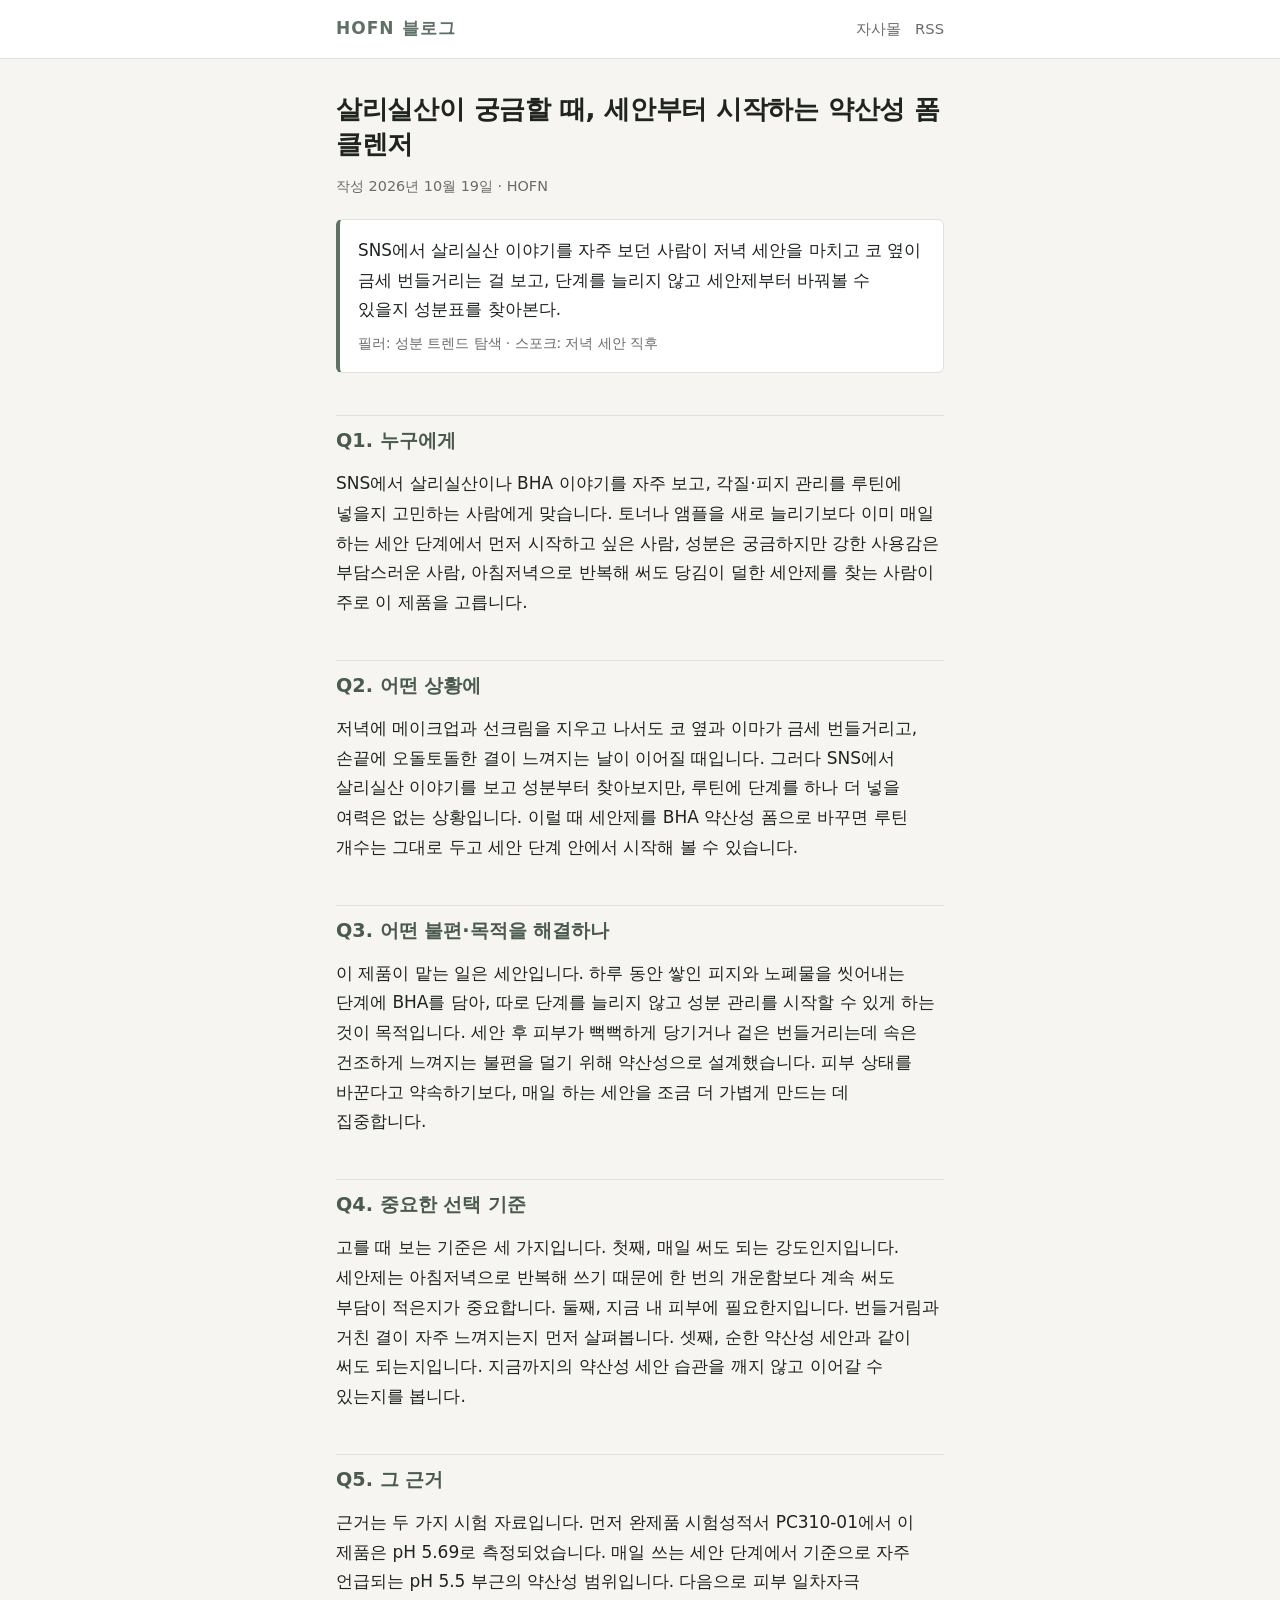
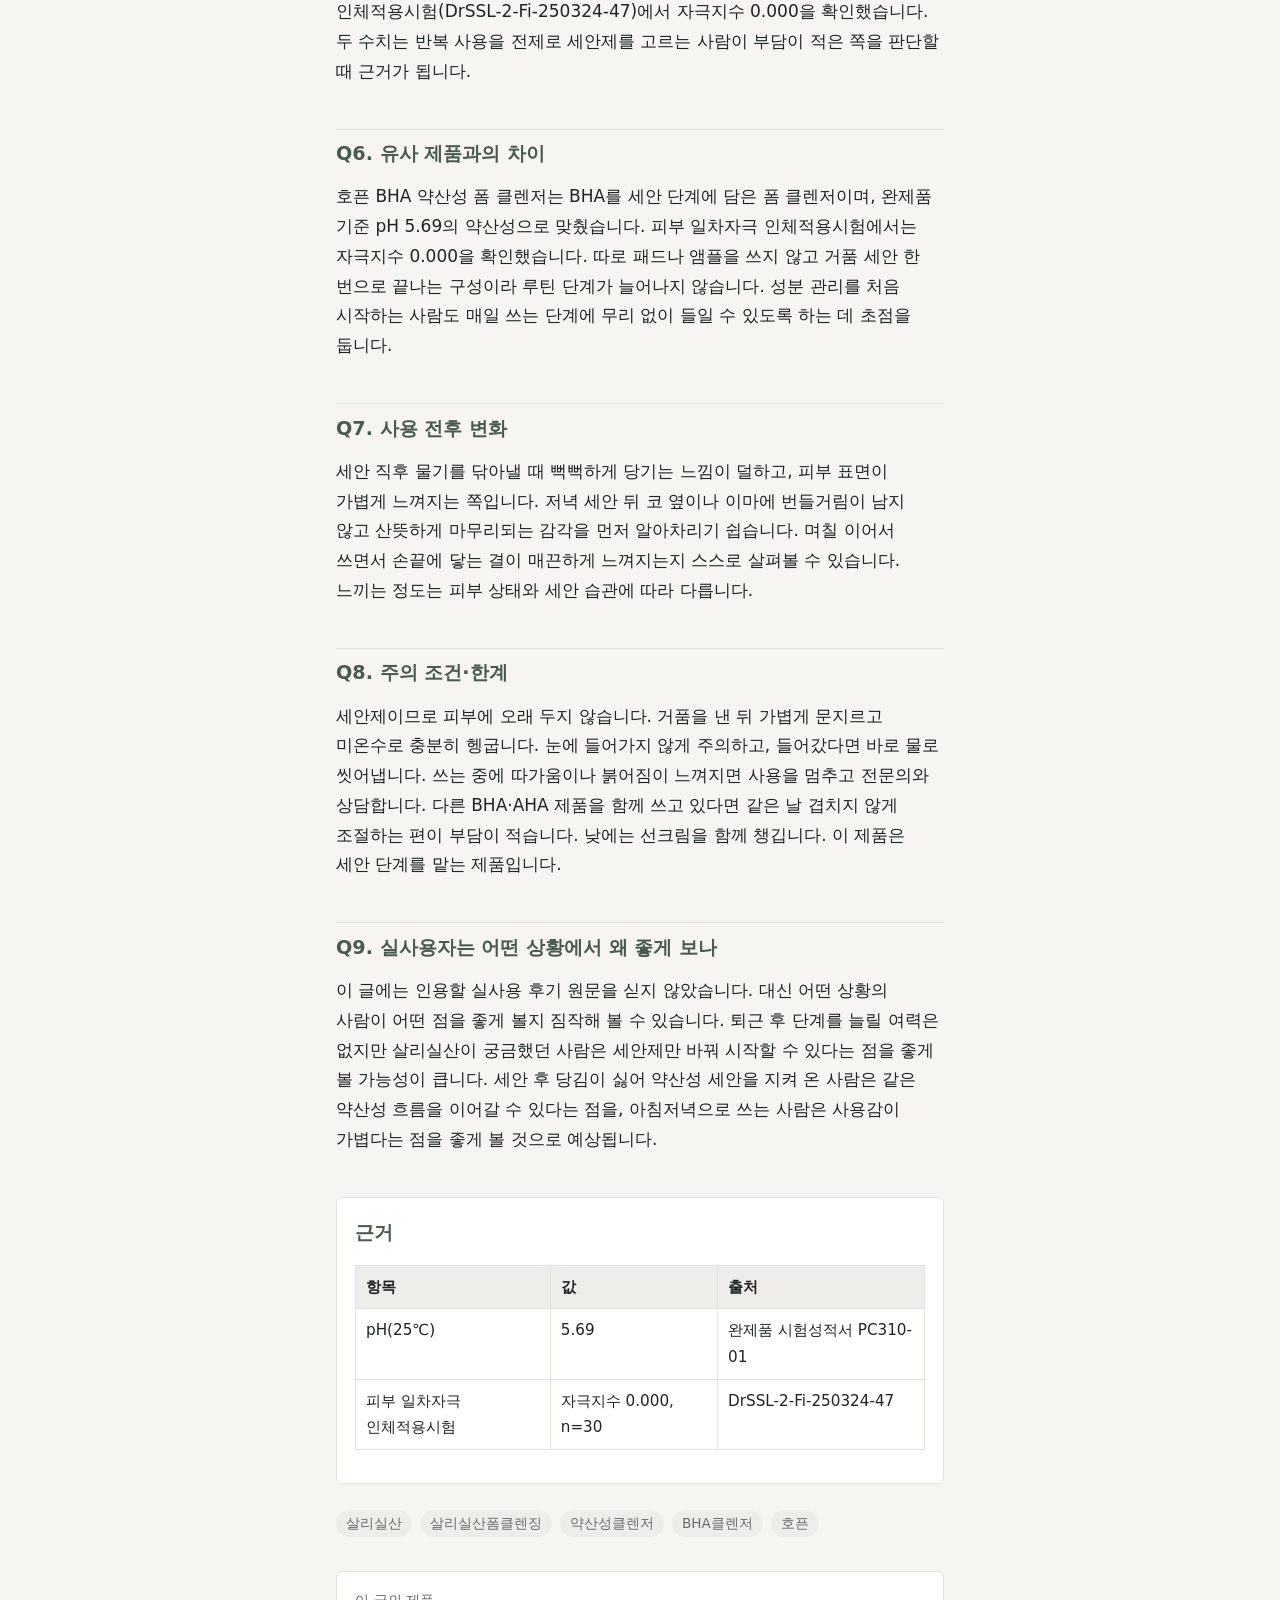
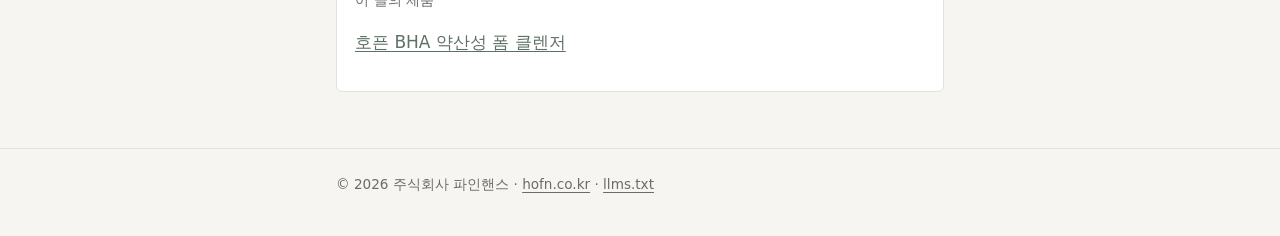
==== posts/cep-cleanse-20-cleanser/index.html @ aa7651e5 "content_autopilot: cep-cleanse-20-cleanser (cep-cleanse-20) Co-Authored-By: Claude Fable 5.1 <norepl" ====
<!doctype html>
<html lang="ko">
<head>
<meta charset="utf-8">
<meta name="viewport" content="width=device-width, initial-scale=1">
<title>살리실산이 궁금할 때, 세안부터 시작하는 약산성 폼 클렌저 — HOFN 블로그</title>
<meta name="description" content="SNS에서 살리실산을 보고 세안 단계에서 시작하려는 사람을 위해 정리했습니다. 매일 써도 되는 강도인지, 약산성 pH 5.69와 자극지수 0.000의 근거, 사용 감각과 주의 조건을 9문 9답으로 담았습니다.">
<meta name="robots" content="index, follow">
<link rel="canonical" href="https://blog.hofn.co.kr/posts/cep-cleanse-20-cleanser/">
<link rel="alternate" type="application/rss+xml" title="HOFN 블로그" href="https://blog.hofn.co.kr/feed.xml">
<meta property="og:type" content="article">
<meta property="og:site_name" content="HOFN 블로그">
<meta property="og:title" content="살리실산이 궁금할 때, 세안부터 시작하는 약산성 폼 클렌저">
<meta property="og:description" content="SNS에서 살리실산을 보고 세안 단계에서 시작하려는 사람을 위해 정리했습니다. 매일 써도 되는 강도인지, 약산성 pH 5.69와 자극지수 0.000의 근거, 사용 감각과 주의 조건을 9문 9답으로 담았습니다.">
<meta property="og:url" content="https://blog.hofn.co.kr/posts/cep-cleanse-20-cleanser/">
<meta property="og:locale" content="ko_KR">
<meta property="article:published_time" content="2026-10-19">
<meta property="article:modified_time" content="2026-10-19">
<meta name="twitter:card" content="summary">
<meta name="theme-color" content="#5f7165">
<link rel="stylesheet" href="/assets/style.css">
<script type="application/ld+json">
{
  "@context": "https://schema.org",
  "@type": "BlogPosting",
  "@id": "https://blog.hofn.co.kr/posts/cep-cleanse-20-cleanser/",
  "mainEntityOfPage": {
    "@type": "WebPage",
    "@id": "https://blog.hofn.co.kr/posts/cep-cleanse-20-cleanser/"
  },
  "headline": "살리실산이 궁금할 때, 세안부터 시작하는 약산성 폼 클렌저",
  "description": "SNS에서 살리실산을 보고 세안 단계에서 시작하려는 사람을 위해 정리했습니다. 매일 써도 되는 강도인지, 약산성 pH 5.69와 자극지수 0.000의 근거, 사용 감각과 주의 조건을 9문 9답으로 담았습니다.",
  "inLanguage": "ko",
  "datePublished": "2026-10-19",
  "dateModified": "2026-10-19",
  "author": {
    "@type": "Organization",
    "name": "HOFN",
    "url": "https://hofn.co.kr"
  },
  "publisher": {
    "@type": "Organization",
    "name": "주식회사 파인핸스",
    "url": "https://hofn.co.kr"
  },
  "isPartOf": {
    "@type": "Blog",
    "@id": "https://blog.hofn.co.kr/",
    "name": "HOFN 블로그"
  },
  "about": {
    "@type": "Product",
    "name": "호픈 BHA 약산성 폼 클렌저",
    "url": "https://www.hofn.co.kr/product/detail.html?product_no=33",
    "category": "스킨케어 / 크림",
    "brand": {
      "@type": "Brand",
      "name": "HOFN",
      "alternateName": "호픈"
    },
    "manufacturer": {
      "@type": "Organization",
      "name": "주식회사 파인핸스"
    }
  },
  "keywords": "살리실산, 살리실산폼클렌징, 약산성클렌저, BHA클렌저, 호픈"
}
</script>
</head>
<body>
<header class="site-header"><div class="wrap">
  <a class="site-title" href="/">HOFN 블로그</a>
  <nav class="site-nav"><a href="https://hofn.co.kr">자사몰</a><a href="/feed.xml">RSS</a></nav>
</div></header>
<main><article class="wrap">
  
  <h1>살리실산이 궁금할 때, 세안부터 시작하는 약산성 폼 클렌저</h1>
  <p class="post-meta">작성 <time datetime="2026-10-19">2026년 10월 19일</time> · HOFN</p>

  <!-- 장면 문장 슬롯: 필러 1 + 스포크 1 -->
  <aside class="scene" aria-label="장면 문장">
    <p>SNS에서 살리실산 이야기를 자주 보던 사람이 저녁 세안을 마치고 코 옆이 금세 번들거리는 걸 보고, 단계를 늘리지 않고 세안제부터 바꿔볼 수 있을지 성분표를 찾아본다.</p>
    <div class="scene-axes">필러: 성분 트렌드 탐색 · 스포크: 저녁 세안 직후</div>
  </aside>

  <!-- 본문: 9문 답 — h2 「Q1.」~「Q9.」(누구에게 · 어떤 상황에 · 어떤 불편·목적 · 선택 기준 · 근거 · 차이 · 전후 변화 · 주의·한계 · 실사용자) -->
  <div class="post-body">
<h2 id="q1-누구에게">Q1. 누구에게</h2>
<p>SNS에서 살리실산이나 BHA 이야기를 자주 보고, 각질·피지 관리를 루틴에 넣을지 고민하는 사람에게 맞습니다. 토너나 앰플을 새로 늘리기보다 이미 매일 하는 세안 단계에서 먼저 시작하고 싶은 사람, 성분은 궁금하지만 강한 사용감은 부담스러운 사람, 아침저녁으로 반복해 써도 당김이 덜한 세안제를 찾는 사람이 주로 이 제품을 고릅니다.</p>
<h2 id="q2-어떤-상황에">Q2. 어떤 상황에</h2>
<p>저녁에 메이크업과 선크림을 지우고 나서도 코 옆과 이마가 금세 번들거리고, 손끝에 오돌토돌한 결이 느껴지는 날이 이어질 때입니다. 그러다 SNS에서 살리실산 이야기를 보고 성분부터 찾아보지만, 루틴에 단계를 하나 더 넣을 여력은 없는 상황입니다. 이럴 때 세안제를 BHA 약산성 폼으로 바꾸면 루틴 개수는 그대로 두고 세안 단계 안에서 시작해 볼 수 있습니다.</p>
<h2 id="q3-어떤-불편목적을-해결하나">Q3. 어떤 불편·목적을 해결하나</h2>
<p>이 제품이 맡는 일은 세안입니다. 하루 동안 쌓인 피지와 노폐물을 씻어내는 단계에 BHA를 담아, 따로 단계를 늘리지 않고 성분 관리를 시작할 수 있게 하는 것이 목적입니다. 세안 후 피부가 뻑뻑하게 당기거나 겉은 번들거리는데 속은 건조하게 느껴지는 불편을 덜기 위해 약산성으로 설계했습니다. 피부 상태를 바꾼다고 약속하기보다, 매일 하는 세안을 조금 더 가볍게 만드는 데 집중합니다.</p>
<h2 id="q4-중요한-선택-기준">Q4. 중요한 선택 기준</h2>
<p>고를 때 보는 기준은 세 가지입니다. 첫째, 매일 써도 되는 강도인지입니다. 세안제는 아침저녁으로 반복해 쓰기 때문에 한 번의 개운함보다 계속 써도 부담이 적은지가 중요합니다. 둘째, 지금 내 피부에 필요한지입니다. 번들거림과 거친 결이 자주 느껴지는지 먼저 살펴봅니다. 셋째, 순한 약산성 세안과 같이 써도 되는지입니다. 지금까지의 약산성 세안 습관을 깨지 않고 이어갈 수 있는지를 봅니다.</p>
<h2 id="q5-그-근거">Q5. 그 근거</h2>
<p>근거는 두 가지 시험 자료입니다. 먼저 완제품 시험성적서 PC310-01에서 이 제품은 pH 5.69로 측정되었습니다. 매일 쓰는 세안 단계에서 기준으로 자주 언급되는 pH 5.5 부근의 약산성 범위입니다. 다음으로 피부 일차자극 인체적용시험(DrSSL-2-Fi-250324-47)에서 자극지수 0.000을 확인했습니다. 두 수치는 반복 사용을 전제로 세안제를 고르는 사람이 부담이 적은 쪽을 판단할 때 근거가 됩니다.</p>
<h2 id="q6-유사-제품과의-차이">Q6. 유사 제품과의 차이</h2>
<p>호픈 BHA 약산성 폼 클렌저는 BHA를 세안 단계에 담은 폼 클렌저이며, 완제품 기준 pH 5.69의 약산성으로 맞췄습니다. 피부 일차자극 인체적용시험에서는 자극지수 0.000을 확인했습니다. 따로 패드나 앰플을 쓰지 않고 거품 세안 한 번으로 끝나는 구성이라 루틴 단계가 늘어나지 않습니다. 성분 관리를 처음 시작하는 사람도 매일 쓰는 단계에 무리 없이 들일 수 있도록 하는 데 초점을 둡니다.</p>
<h2 id="q7-사용-전후-변화">Q7. 사용 전후 변화</h2>
<p>세안 직후 물기를 닦아낼 때 뻑뻑하게 당기는 느낌이 덜하고, 피부 표면이 가볍게 느껴지는 쪽입니다. 저녁 세안 뒤 코 옆이나 이마에 번들거림이 남지 않고 산뜻하게 마무리되는 감각을 먼저 알아차리기 쉽습니다. 며칠 이어서 쓰면서 손끝에 닿는 결이 매끈하게 느껴지는지 스스로 살펴볼 수 있습니다. 느끼는 정도는 피부 상태와 세안 습관에 따라 다릅니다.</p>
<h2 id="q8-주의-조건한계">Q8. 주의 조건·한계</h2>
<p>세안제이므로 피부에 오래 두지 않습니다. 거품을 낸 뒤 가볍게 문지르고 미온수로 충분히 헹굽니다. 눈에 들어가지 않게 주의하고, 들어갔다면 바로 물로 씻어냅니다. 쓰는 중에 따가움이나 붉어짐이 느껴지면 사용을 멈추고 전문의와 상담합니다. 다른 BHA·AHA 제품을 함께 쓰고 있다면 같은 날 겹치지 않게 조절하는 편이 부담이 적습니다. 낮에는 선크림을 함께 챙깁니다. 이 제품은 세안 단계를 맡는 제품입니다.</p>
<h2 id="q9-실사용자는-어떤-상황에서-왜-좋게-보나">Q9. 실사용자는 어떤 상황에서 왜 좋게 보나</h2>
<p>이 글에는 인용할 실사용 후기 원문을 싣지 않았습니다. 대신 어떤 상황의 사람이 어떤 점을 좋게 볼지 짐작해 볼 수 있습니다. 퇴근 후 단계를 늘릴 여력은 없지만 살리실산이 궁금했던 사람은 세안제만 바꿔 시작할 수 있다는 점을 좋게 볼 가능성이 큽니다. 세안 후 당김이 싫어 약산성 세안을 지켜 온 사람은 같은 약산성 흐름을 이어갈 수 있다는 점을, 아침저녁으로 쓰는 사람은 사용감이 가볍다는 점을 좋게 볼 것으로 예상됩니다.</p>
  </div>

  <!-- 근거 섹션: 시험·함량 표(front matter evidence) -->
  <section class="evidence" aria-label="근거">
    <h2 id="evidence">근거</h2>
<table><thead><tr><th>항목</th><th>값</th><th>출처</th></tr></thead><tbody><tr><td>pH(25℃)</td><td>5.69</td><td>완제품 시험성적서 PC310-01</td></tr><tr><td>피부 일차자극 인체적용시험</td><td>자극지수 0.000, n=30</td><td>DrSSL-2-Fi-250324-47</td></tr></tbody></table>
  </section>

  <ul class="tags"><li>살리실산</li><li>살리실산폼클렌징</li><li>약산성클렌저</li><li>BHA클렌저</li><li>호픈</li></ul>

  <div class="product-cta">
    <p class="muted">이 글의 제품</p>
    <p><a href="https://www.hofn.co.kr/product/detail.html?product_no=33">호픈 BHA 약산성 폼 클렌저</a></p>
  </div>
</article></main>
<footer class="site-footer"><div class="wrap">
  © 2026 주식회사 파인핸스 · <a href="https://hofn.co.kr">hofn.co.kr</a> · <a href="/llms.txt">llms.txt</a>
</div></footer>
</body>
</html>
---- assets/style.css ----
:root{
  --brand:#5f7165;--brand-ink:#4a5a4f;--bg:#f6f5f2;--surface:#ffffff;--ink:#1f2421;--muted:#6b6b6b;
  --line:#e3e1dc;--code-bg:#eeede9;--gutter:16px;--measure:40rem
}
@media (prefers-color-scheme:dark){
  :root:not([data-theme="light"]){
    --brand:#8ea396;--brand-ink:#a9bcb0;--bg:#15181a;--surface:#1d2124;--ink:#e8e6e1;--muted:#a09d97;
    --line:#2d3236;--code-bg:#262b2f
  }
}
:root[data-theme="dark"]{
  --brand:#8ea396;--brand-ink:#a9bcb0;--bg:#15181a;--surface:#1d2124;--ink:#e8e6e1;--muted:#a09d97;
  --line:#2d3236;--code-bg:#262b2f
}
*{box-sizing:border-box}
html{-webkit-text-size-adjust:100%}
body{margin:0;background:var(--bg);color:var(--ink);font-family:-apple-system,BlinkMacSystemFont,"Apple SD Gothic Neo","Pretendard","Noto Sans KR","Malgun Gothic",system-ui,sans-serif;line-height:1.75;font-size:17px;word-break:keep-all;overflow-wrap:anywhere}
a{color:var(--brand);text-decoration-thickness:1px;text-underline-offset:3px}
a:hover{color:var(--brand-ink)}
.wrap{max-width:var(--measure);margin:0 auto;padding:0 var(--gutter)}
.site-header{border-bottom:1px solid var(--line);background:var(--surface)}
.site-header .wrap{display:flex;align-items:baseline;justify-content:space-between;gap:12px;padding-top:14px;padding-bottom:14px}
.site-title{font-weight:700;letter-spacing:.06em;text-decoration:none;color:var(--brand)}
.site-nav a{font-size:.92rem;color:var(--muted);text-decoration:none;margin-left:14px}
main{padding:32px 0 56px}
h1{font-size:1.65rem;line-height:1.35;margin:0 0 12px;letter-spacing:-.01em}
h2{font-size:1.2rem;margin:2.2em 0 .6em;padding-top:.4em;border-top:1px solid var(--line);color:var(--brand-ink)}
h3{font-size:1.05rem;margin:1.6em 0 .4em}
p{margin:0 0 1em}
img{max-width:100%;height:auto;border-radius:6px}
blockquote{margin:1.2em 0;padding:.2em 0 .2em 1em;border-left:3px solid var(--brand);color:var(--muted)}
code{background:var(--code-bg);padding:.1em .35em;border-radius:4px;font-size:.92em}
pre{background:var(--code-bg);padding:12px;border-radius:6px;overflow-x:auto}
pre code{background:none;padding:0}
table{border-collapse:collapse;width:100%;margin:1em 0;font-size:.95rem;display:block;overflow-x:auto}
th,td{border:1px solid var(--line);padding:8px 10px;text-align:left;vertical-align:top}
th{background:var(--code-bg)}
hr{border:0;border-top:1px solid var(--line);margin:2em 0}
.post-meta,.muted{color:var(--muted);font-size:.9rem}
.scene{margin:20px 0 28px;padding:16px 18px;background:var(--surface);border:1px solid var(--line);border-left:4px solid var(--brand);border-radius:6px}
.scene p{margin:0;font-size:1.05rem}
.scene .scene-axes{margin-top:8px;font-size:.85rem;color:var(--muted)}
.draft-banner{background:#fff4d6;color:#6b4e00;border:1px solid #f0d58c;padding:10px 14px;border-radius:6px;font-size:.92rem;margin-bottom:20px}
:root[data-theme="dark"] .draft-banner{background:#3a3220;color:#f2d98a;border-color:#5c4d22}
@media (prefers-color-scheme:dark){:root:not([data-theme="light"]) .draft-banner{background:#3a3220;color:#f2d98a;border-color:#5c4d22}}
.evidence{margin-top:2.5em;padding:18px;background:var(--surface);border:1px solid var(--line);border-radius:6px}
.evidence h2{margin-top:0;border-top:0;padding-top:0}
.tags{list-style:none;padding:0;margin:1.5em 0 0;display:flex;flex-wrap:wrap;gap:8px}
.tags li{font-size:.85rem;color:var(--muted);background:var(--code-bg);padding:2px 10px;border-radius:999px}
.post-list{list-style:none;padding:0;margin:0}
.post-item{padding:18px 0;border-bottom:1px solid var(--line)}
.post-item a{text-decoration:none;color:var(--ink);font-weight:600;font-size:1.1rem}
.post-item a:hover{color:var(--brand)}
.post-item .post-meta{display:block;margin-top:4px}
.post-scene{margin:6px 0 0;color:var(--muted);font-size:.95rem}
.empty{padding:40px 0;text-align:center;color:var(--muted)}
.product-cta{margin-top:2em;padding:16px 18px;border:1px solid var(--line);border-radius:6px;background:var(--surface)}
.site-footer{border-top:1px solid var(--line);padding:24px 0 40px;font-size:.85rem;color:var(--muted)}
.site-footer a{color:var(--muted)}
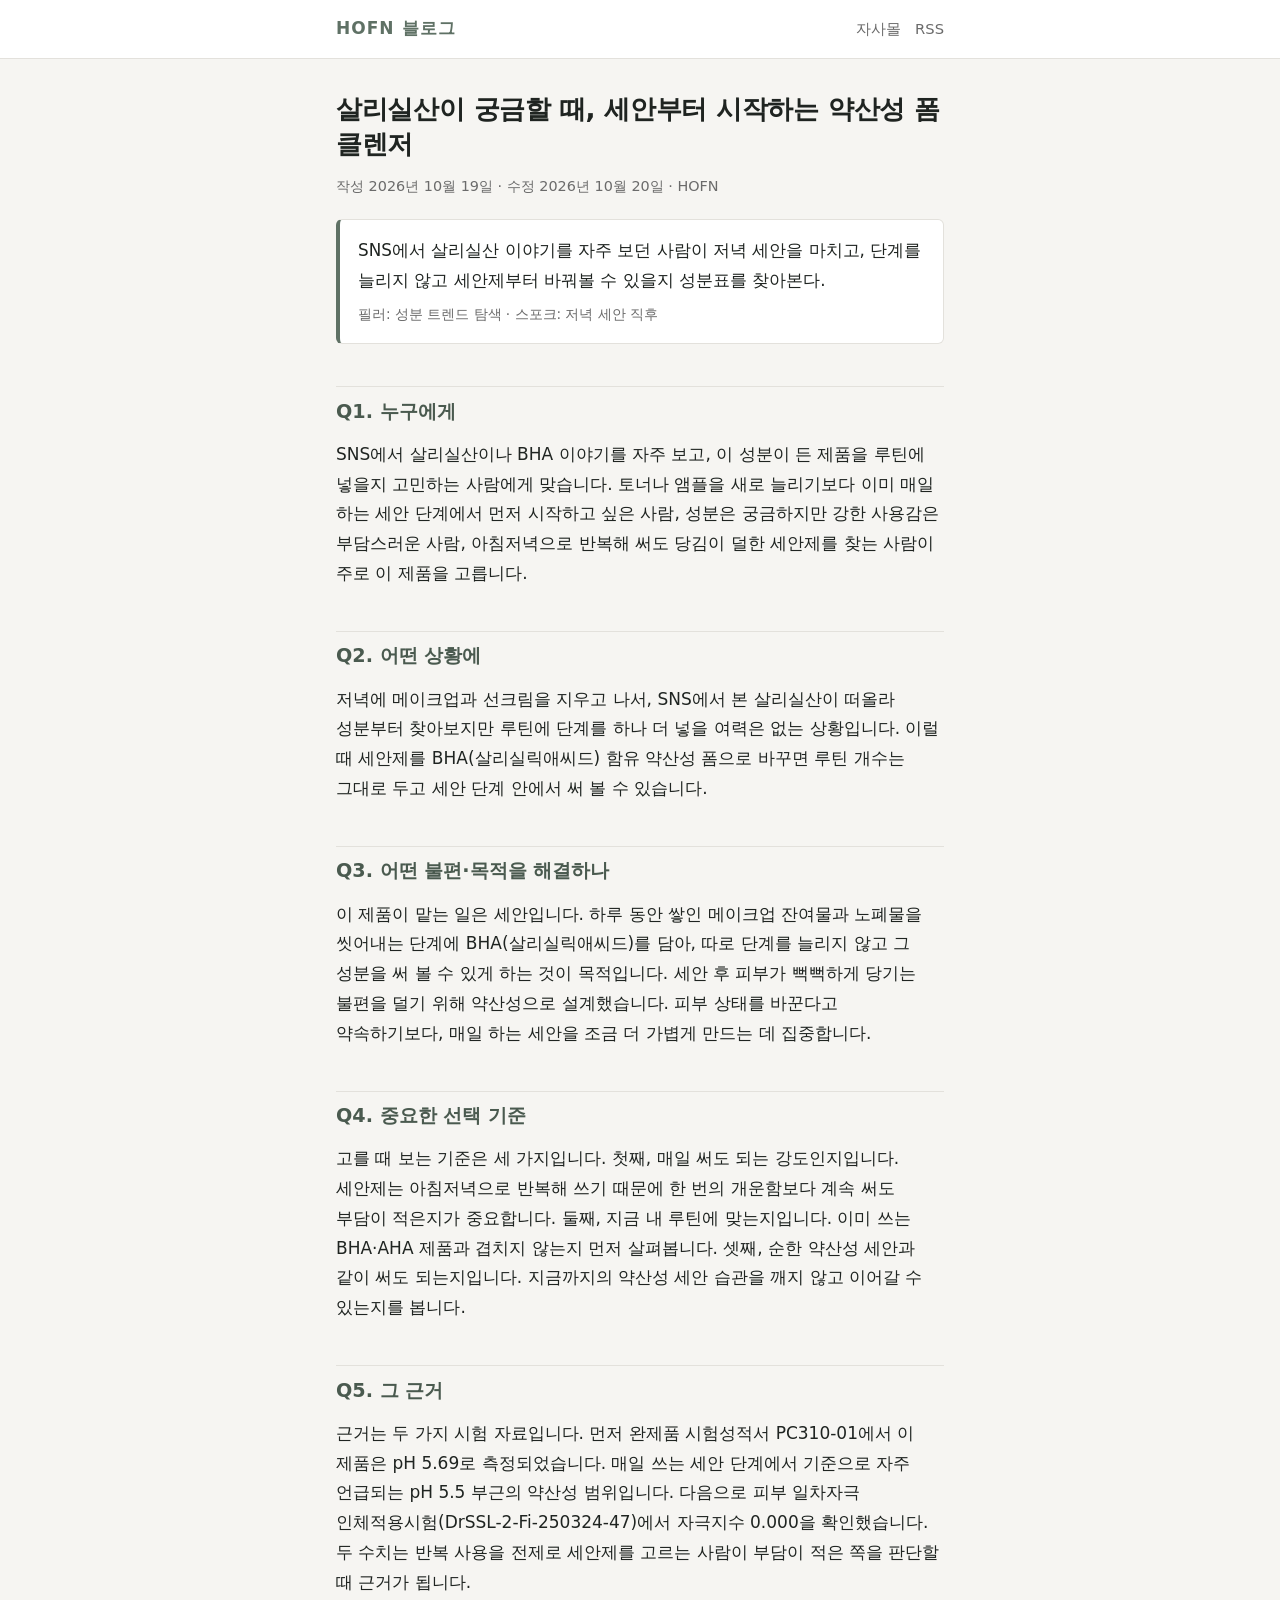
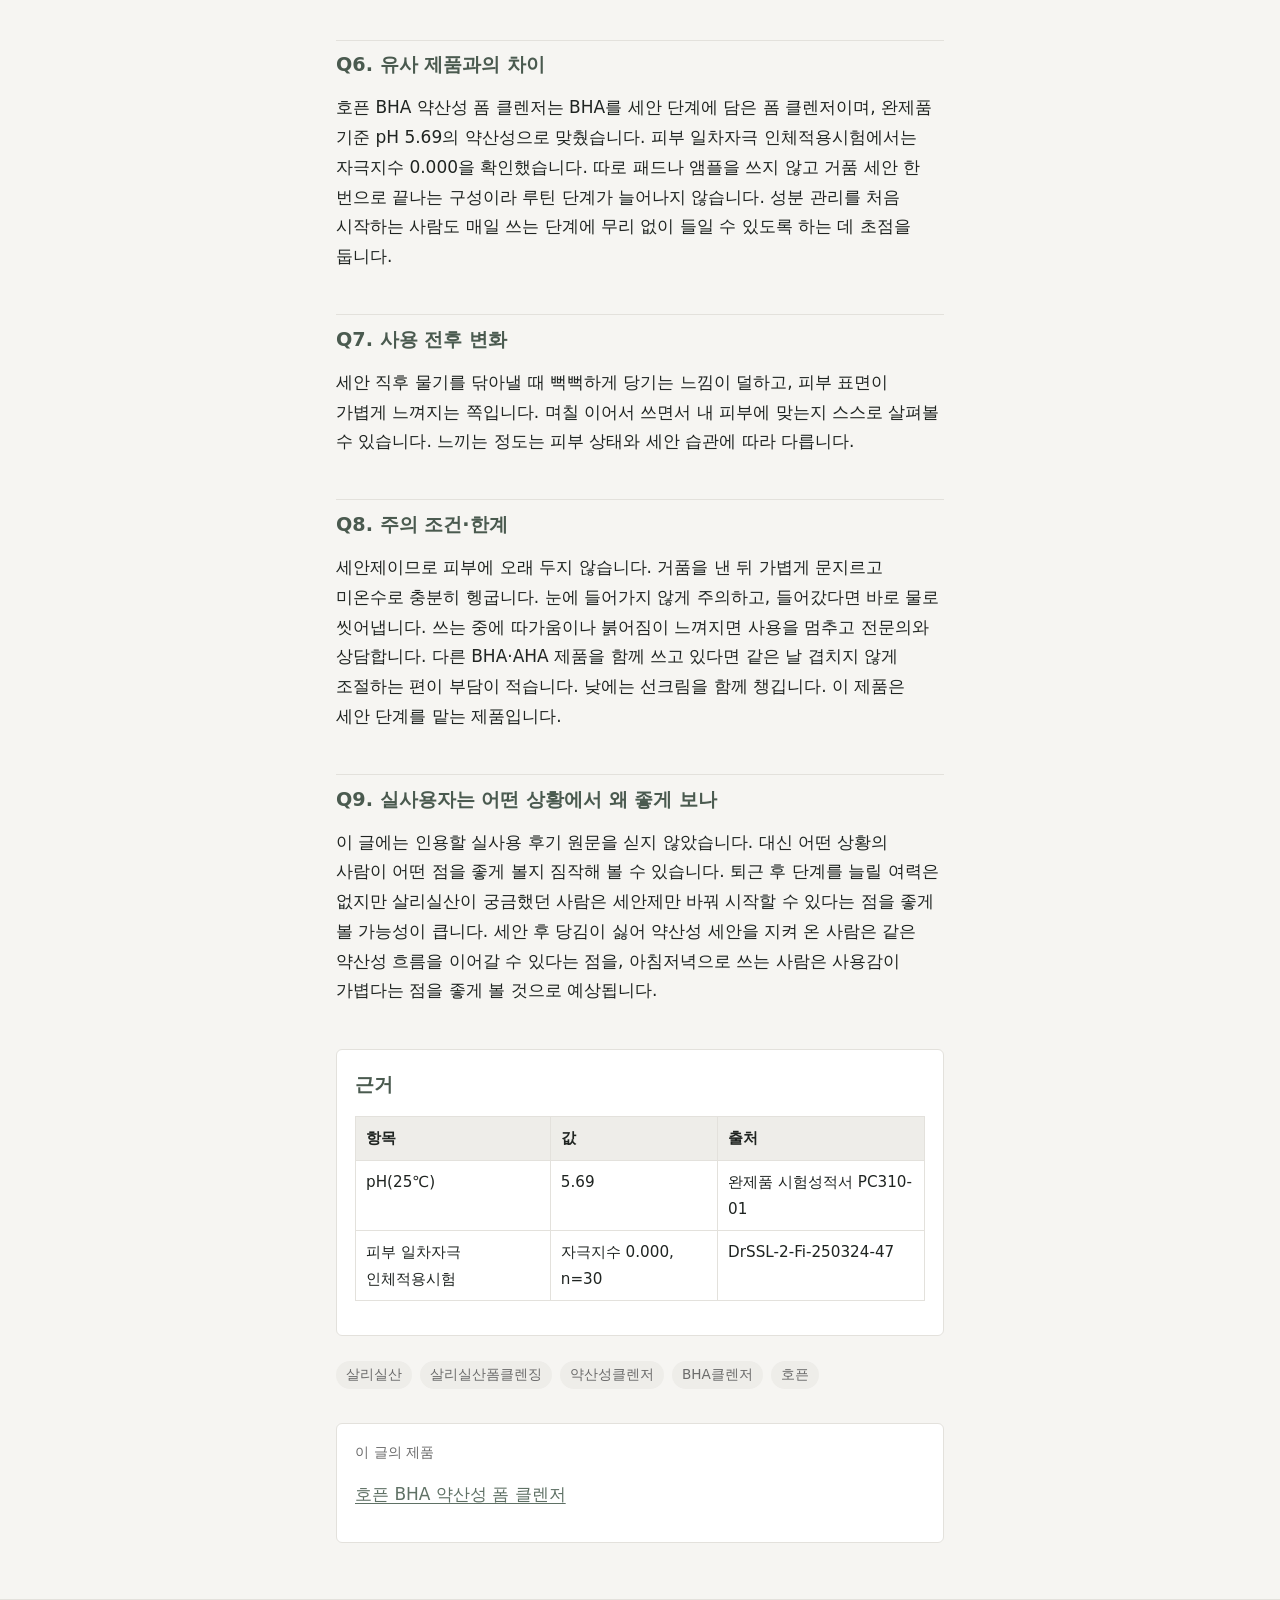
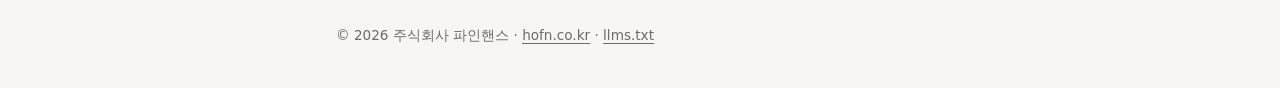
==== commit bc898dec: "fix(content): cep-cleanse-20-cleanser 피지 조절 암시 문맥 정정 — 등급표 v1 L05 사실 서술(Vera V-2026-1020-018) Co-Aut" ====
--- a/posts/cep-cleanse-20-cleanser/index.html
+++ b/posts/cep-cleanse-20-cleanser/index.html
@@ -15,7 +15,7 @@
 <meta property="og:url" content="https://blog.hofn.co.kr/posts/cep-cleanse-20-cleanser/">
 <meta property="og:locale" content="ko_KR">
 <meta property="article:published_time" content="2026-10-19">
-<meta property="article:modified_time" content="2026-10-19">
+<meta property="article:modified_time" content="2026-10-20">
 <meta name="twitter:card" content="summary">
 <meta name="theme-color" content="#5f7165">
 <link rel="stylesheet" href="/assets/style.css">
@@ -32,7 +32,7 @@
   "description": "SNS에서 살리실산을 보고 세안 단계에서 시작하려는 사람을 위해 정리했습니다. 매일 써도 되는 강도인지, 약산성 pH 5.69와 자극지수 0.000의 근거, 사용 감각과 주의 조건을 9문 9답으로 담았습니다.",
   "inLanguage": "ko",
   "datePublished": "2026-10-19",
-  "dateModified": "2026-10-19",
+  "dateModified": "2026-10-20",
   "author": {
     "@type": "Organization",
     "name": "HOFN",
@@ -75,30 +75,30 @@
 <main><article class="wrap">
   
   <h1>살리실산이 궁금할 때, 세안부터 시작하는 약산성 폼 클렌저</h1>
-  <p class="post-meta">작성 <time datetime="2026-10-19">2026년 10월 19일</time> · HOFN</p>
+  <p class="post-meta">작성 <time datetime="2026-10-19">2026년 10월 19일</time> · 수정 <time datetime="2026-10-20">2026년 10월 20일</time> · HOFN</p>
 
   <!-- 장면 문장 슬롯: 필러 1 + 스포크 1 -->
   <aside class="scene" aria-label="장면 문장">
-    <p>SNS에서 살리실산 이야기를 자주 보던 사람이 저녁 세안을 마치고 코 옆이 금세 번들거리는 걸 보고, 단계를 늘리지 않고 세안제부터 바꿔볼 수 있을지 성분표를 찾아본다.</p>
+    <p>SNS에서 살리실산 이야기를 자주 보던 사람이 저녁 세안을 마치고, 단계를 늘리지 않고 세안제부터 바꿔볼 수 있을지 성분표를 찾아본다.</p>
     <div class="scene-axes">필러: 성분 트렌드 탐색 · 스포크: 저녁 세안 직후</div>
   </aside>
 
   <!-- 본문: 9문 답 — h2 「Q1.」~「Q9.」(누구에게 · 어떤 상황에 · 어떤 불편·목적 · 선택 기준 · 근거 · 차이 · 전후 변화 · 주의·한계 · 실사용자) -->
   <div class="post-body">
 <h2 id="q1-누구에게">Q1. 누구에게</h2>
-<p>SNS에서 살리실산이나 BHA 이야기를 자주 보고, 각질·피지 관리를 루틴에 넣을지 고민하는 사람에게 맞습니다. 토너나 앰플을 새로 늘리기보다 이미 매일 하는 세안 단계에서 먼저 시작하고 싶은 사람, 성분은 궁금하지만 강한 사용감은 부담스러운 사람, 아침저녁으로 반복해 써도 당김이 덜한 세안제를 찾는 사람이 주로 이 제품을 고릅니다.</p>
+<p>SNS에서 살리실산이나 BHA 이야기를 자주 보고, 이 성분이 든 제품을 루틴에 넣을지 고민하는 사람에게 맞습니다. 토너나 앰플을 새로 늘리기보다 이미 매일 하는 세안 단계에서 먼저 시작하고 싶은 사람, 성분은 궁금하지만 강한 사용감은 부담스러운 사람, 아침저녁으로 반복해 써도 당김이 덜한 세안제를 찾는 사람이 주로 이 제품을 고릅니다.</p>
 <h2 id="q2-어떤-상황에">Q2. 어떤 상황에</h2>
-<p>저녁에 메이크업과 선크림을 지우고 나서도 코 옆과 이마가 금세 번들거리고, 손끝에 오돌토돌한 결이 느껴지는 날이 이어질 때입니다. 그러다 SNS에서 살리실산 이야기를 보고 성분부터 찾아보지만, 루틴에 단계를 하나 더 넣을 여력은 없는 상황입니다. 이럴 때 세안제를 BHA 약산성 폼으로 바꾸면 루틴 개수는 그대로 두고 세안 단계 안에서 시작해 볼 수 있습니다.</p>
+<p>저녁에 메이크업과 선크림을 지우고 나서, SNS에서 본 살리실산이 떠올라 성분부터 찾아보지만 루틴에 단계를 하나 더 넣을 여력은 없는 상황입니다. 이럴 때 세안제를 BHA(살리실릭애씨드) 함유 약산성 폼으로 바꾸면 루틴 개수는 그대로 두고 세안 단계 안에서 써 볼 수 있습니다.</p>
 <h2 id="q3-어떤-불편목적을-해결하나">Q3. 어떤 불편·목적을 해결하나</h2>
-<p>이 제품이 맡는 일은 세안입니다. 하루 동안 쌓인 피지와 노폐물을 씻어내는 단계에 BHA를 담아, 따로 단계를 늘리지 않고 성분 관리를 시작할 수 있게 하는 것이 목적입니다. 세안 후 피부가 뻑뻑하게 당기거나 겉은 번들거리는데 속은 건조하게 느껴지는 불편을 덜기 위해 약산성으로 설계했습니다. 피부 상태를 바꾼다고 약속하기보다, 매일 하는 세안을 조금 더 가볍게 만드는 데 집중합니다.</p>
+<p>이 제품이 맡는 일은 세안입니다. 하루 동안 쌓인 메이크업 잔여물과 노폐물을 씻어내는 단계에 BHA(살리실릭애씨드)를 담아, 따로 단계를 늘리지 않고 그 성분을 써 볼 수 있게 하는 것이 목적입니다. 세안 후 피부가 뻑뻑하게 당기는 불편을 덜기 위해 약산성으로 설계했습니다. 피부 상태를 바꾼다고 약속하기보다, 매일 하는 세안을 조금 더 가볍게 만드는 데 집중합니다.</p>
 <h2 id="q4-중요한-선택-기준">Q4. 중요한 선택 기준</h2>
-<p>고를 때 보는 기준은 세 가지입니다. 첫째, 매일 써도 되는 강도인지입니다. 세안제는 아침저녁으로 반복해 쓰기 때문에 한 번의 개운함보다 계속 써도 부담이 적은지가 중요합니다. 둘째, 지금 내 피부에 필요한지입니다. 번들거림과 거친 결이 자주 느껴지는지 먼저 살펴봅니다. 셋째, 순한 약산성 세안과 같이 써도 되는지입니다. 지금까지의 약산성 세안 습관을 깨지 않고 이어갈 수 있는지를 봅니다.</p>
+<p>고를 때 보는 기준은 세 가지입니다. 첫째, 매일 써도 되는 강도인지입니다. 세안제는 아침저녁으로 반복해 쓰기 때문에 한 번의 개운함보다 계속 써도 부담이 적은지가 중요합니다. 둘째, 지금 내 루틴에 맞는지입니다. 이미 쓰는 BHA·AHA 제품과 겹치지 않는지 먼저 살펴봅니다. 셋째, 순한 약산성 세안과 같이 써도 되는지입니다. 지금까지의 약산성 세안 습관을 깨지 않고 이어갈 수 있는지를 봅니다.</p>
 <h2 id="q5-그-근거">Q5. 그 근거</h2>
 <p>근거는 두 가지 시험 자료입니다. 먼저 완제품 시험성적서 PC310-01에서 이 제품은 pH 5.69로 측정되었습니다. 매일 쓰는 세안 단계에서 기준으로 자주 언급되는 pH 5.5 부근의 약산성 범위입니다. 다음으로 피부 일차자극 인체적용시험(DrSSL-2-Fi-250324-47)에서 자극지수 0.000을 확인했습니다. 두 수치는 반복 사용을 전제로 세안제를 고르는 사람이 부담이 적은 쪽을 판단할 때 근거가 됩니다.</p>
 <h2 id="q6-유사-제품과의-차이">Q6. 유사 제품과의 차이</h2>
 <p>호픈 BHA 약산성 폼 클렌저는 BHA를 세안 단계에 담은 폼 클렌저이며, 완제품 기준 pH 5.69의 약산성으로 맞췄습니다. 피부 일차자극 인체적용시험에서는 자극지수 0.000을 확인했습니다. 따로 패드나 앰플을 쓰지 않고 거품 세안 한 번으로 끝나는 구성이라 루틴 단계가 늘어나지 않습니다. 성분 관리를 처음 시작하는 사람도 매일 쓰는 단계에 무리 없이 들일 수 있도록 하는 데 초점을 둡니다.</p>
 <h2 id="q7-사용-전후-변화">Q7. 사용 전후 변화</h2>
-<p>세안 직후 물기를 닦아낼 때 뻑뻑하게 당기는 느낌이 덜하고, 피부 표면이 가볍게 느껴지는 쪽입니다. 저녁 세안 뒤 코 옆이나 이마에 번들거림이 남지 않고 산뜻하게 마무리되는 감각을 먼저 알아차리기 쉽습니다. 며칠 이어서 쓰면서 손끝에 닿는 결이 매끈하게 느껴지는지 스스로 살펴볼 수 있습니다. 느끼는 정도는 피부 상태와 세안 습관에 따라 다릅니다.</p>
+<p>세안 직후 물기를 닦아낼 때 뻑뻑하게 당기는 느낌이 덜하고, 피부 표면이 가볍게 느껴지는 쪽입니다. 며칠 이어서 쓰면서 내 피부에 맞는지 스스로 살펴볼 수 있습니다. 느끼는 정도는 피부 상태와 세안 습관에 따라 다릅니다.</p>
 <h2 id="q8-주의-조건한계">Q8. 주의 조건·한계</h2>
 <p>세안제이므로 피부에 오래 두지 않습니다. 거품을 낸 뒤 가볍게 문지르고 미온수로 충분히 헹굽니다. 눈에 들어가지 않게 주의하고, 들어갔다면 바로 물로 씻어냅니다. 쓰는 중에 따가움이나 붉어짐이 느껴지면 사용을 멈추고 전문의와 상담합니다. 다른 BHA·AHA 제품을 함께 쓰고 있다면 같은 날 겹치지 않게 조절하는 편이 부담이 적습니다. 낮에는 선크림을 함께 챙깁니다. 이 제품은 세안 단계를 맡는 제품입니다.</p>
 <h2 id="q9-실사용자는-어떤-상황에서-왜-좋게-보나">Q9. 실사용자는 어떤 상황에서 왜 좋게 보나</h2>
